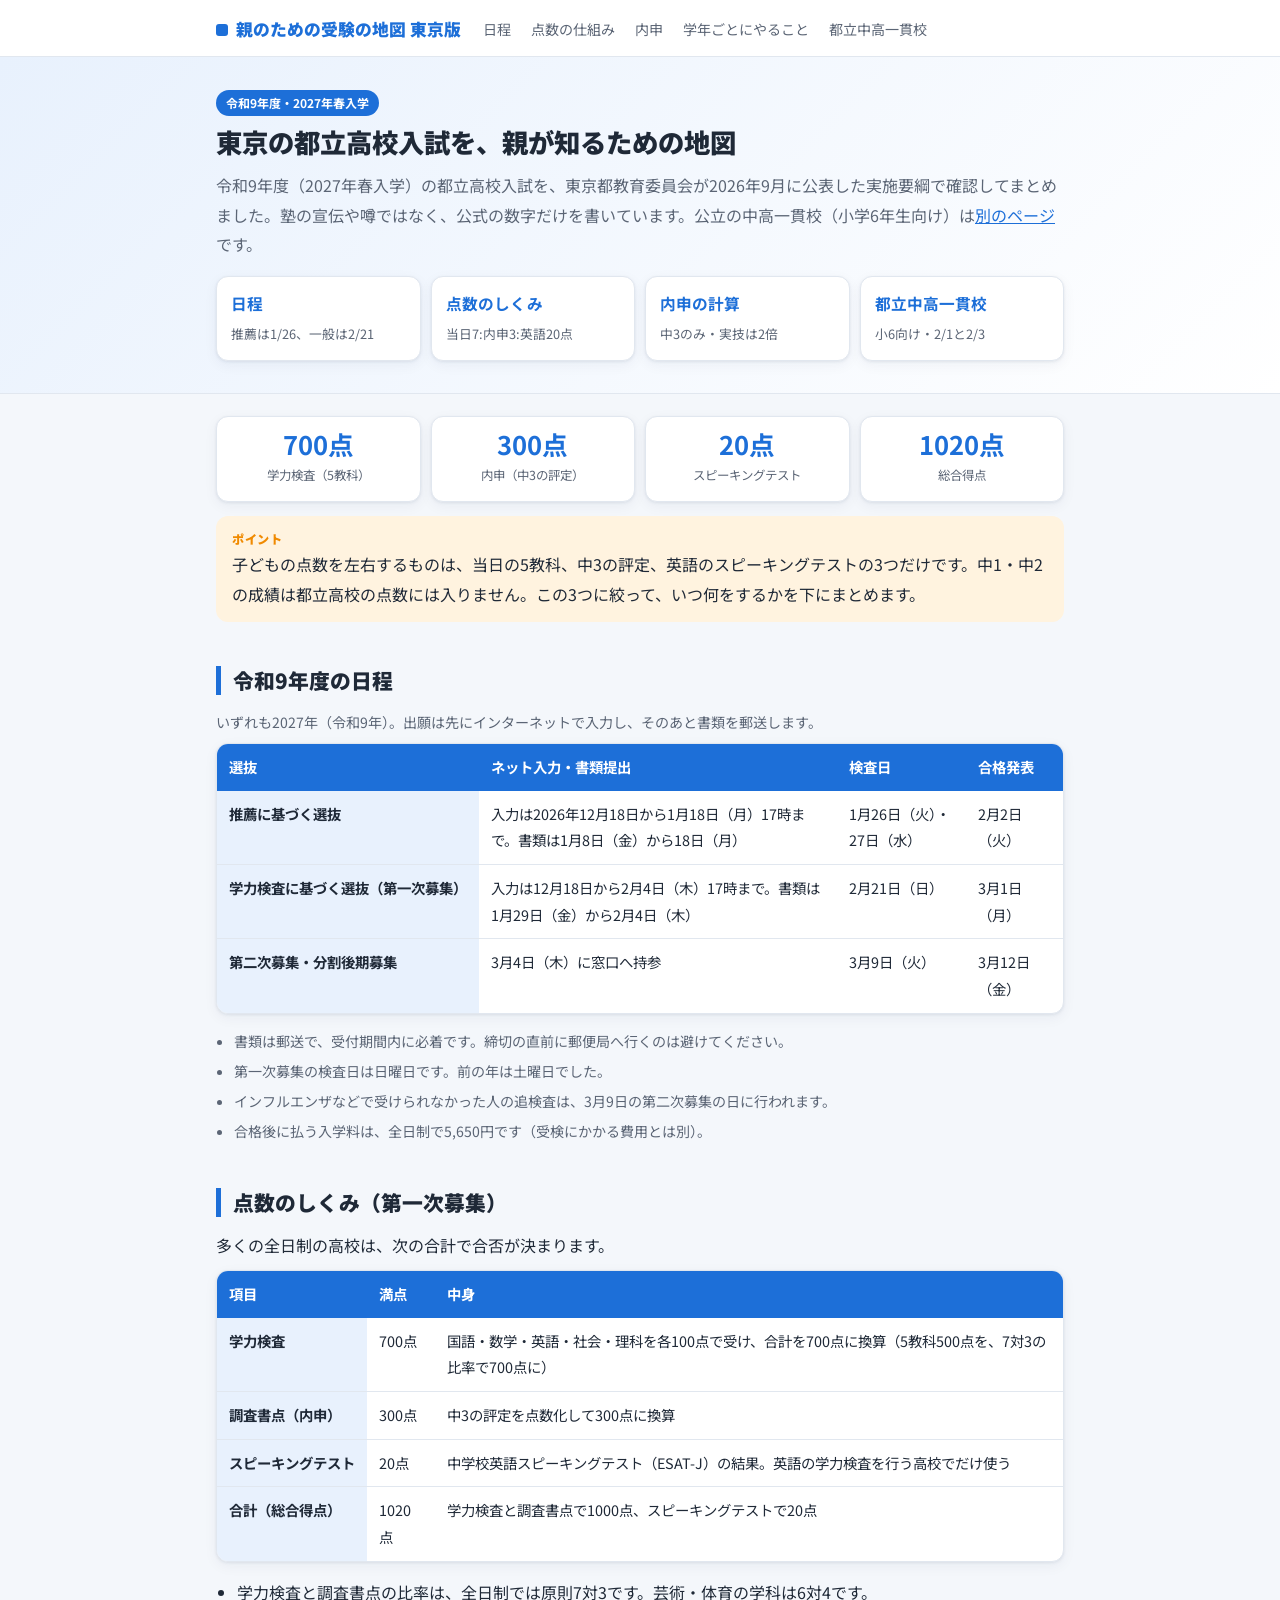
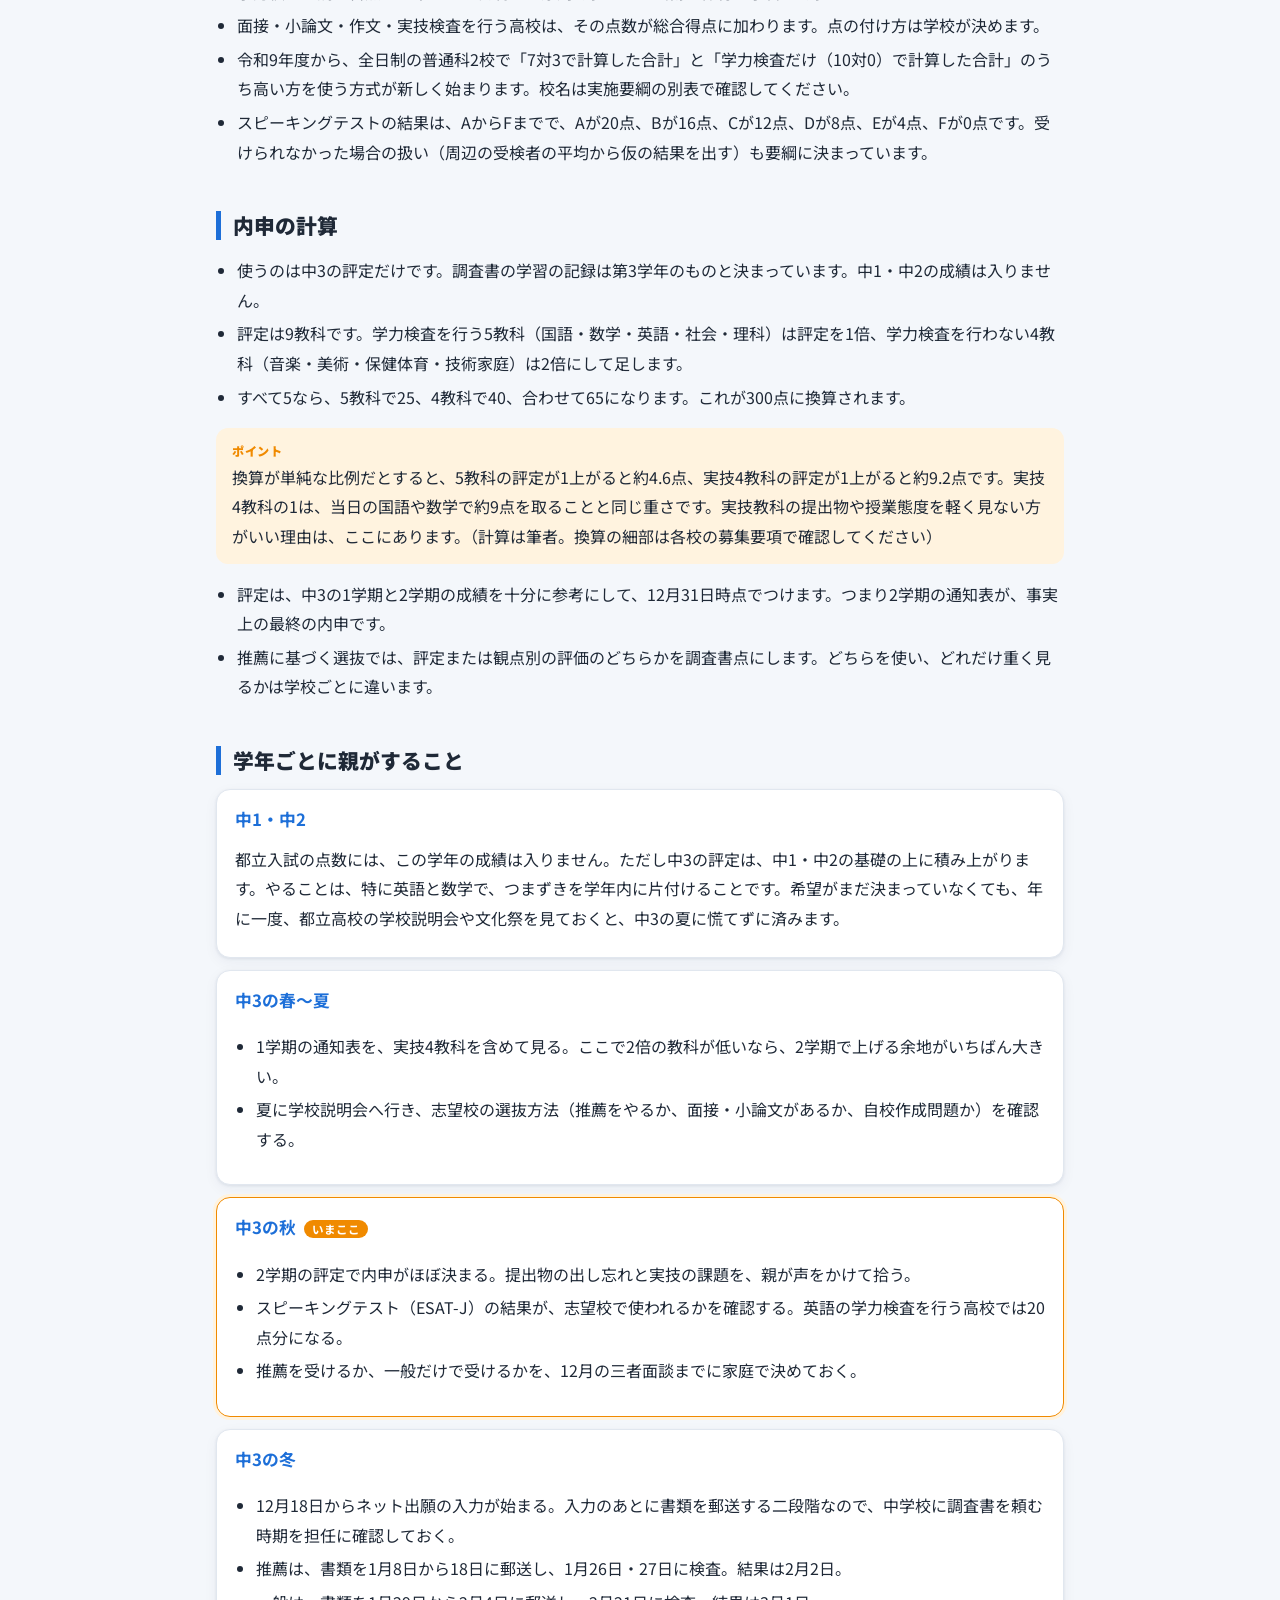
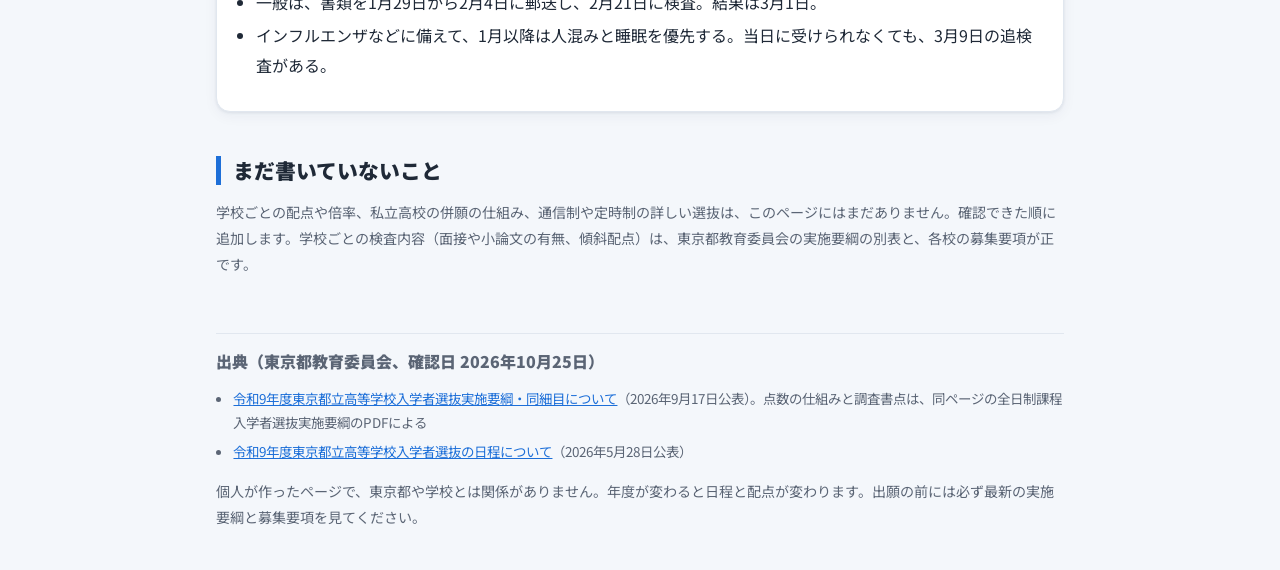
==== index.html @ 5e62423e "親のための受験の地図 東京版 初版 Co-Authored-By: Claude Sonnet 5.5 <noreply@anthropic.com>" ====
<!doctype html>
<html lang="ja">
<head>
<meta charset="utf-8">
<meta name="viewport" content="width=device-width, initial-scale=1">
<title>東京の都立高校入試を親が知るための地図｜令和9年度（2027年春）</title>
<meta name="description" content="都立高校入試の仕組みと日程を、東京都教育委員会の令和9年度実施要綱から整理。内申は中3の評定だけ、実技4教科は2倍、当日点と内申は7対3、スピーキングテストは20点。親が今から何をすればよいか。">
<link rel="icon" href="data:image/svg+xml,<svg xmlns=%22http://www.w3.org/2000/svg%22 viewBox=%220 0 100 100%22><text y=%22.9em%22 font-size=%2290%22>%F0%9F%97%BC</text></svg>">
<link rel="stylesheet" href="https://fonts.googleapis.com/css2?family=Noto+Sans+JP:wght@400;500;700;900&display=swap">
<link rel="stylesheet" href="assets/style.css">
<link rel="canonical" href="https://kaitoinoue0921.github.io/koko-juken-map/">
<meta name="theme-color" content="#2f6d8a">
<meta property="og:type" content="article">
<meta property="og:site_name" content="親のための受験の地図 東京版">
<meta property="og:locale" content="ja_JP">
<meta property="og:title" content="東京の都立高校入試を親が知るための地図（令和9年度）">
<meta property="og:url" content="https://kaitoinoue0921.github.io/koko-juken-map/">
<meta name="twitter:card" content="summary">
</head>
<body>
<header class="site-head"><div class="wrap">
  <a class="brand" href="index.html">親のための受験の地図 東京版</a>
  <nav class="nav">
    <a href="#schedule">日程</a>
    <a href="#score">点数の仕組み</a>
    <a href="#naishin">内申</a>
    <a href="#todo">学年ごとにやること</a>
    <a href="chugaku.html">都立中高一貫校</a>
  </nav>
</div></header>
<section class="hero"><div class="wrap"><span class="tag">令和9年度・2027年春入学</span>
<h1>東京の都立高校入試を、親が知るための地図</h1>
<p class="lead">令和9年度（2027年春入学）の都立高校入試を、東京都教育委員会が2026年9月に公表した実施要綱で確認してまとめました。塾の宣伝や噂ではなく、公式の数字だけを書いています。公立の中高一貫校（小学6年生向け）は<a href="chugaku.html">別のページ</a>です。</p>
<div class="tiles" style="margin-top:16px">
<a class="tile" href="#schedule"><b>日程</b><span>推薦は1/26、一般は2/21</span></a>
<a class="tile" href="#score"><b>点数のしくみ</b><span>当日7:内申3:英語20点</span></a>
<a class="tile" href="#naishin"><b>内申の計算</b><span>中3のみ・実技は2倍</span></a>
<a class="tile" href="chugaku.html"><b>都立中高一貫校</b><span>小6向け・2/1と2/3</span></a>
</div></div></section>
<main class="wrap">

<div class="stats"><div class="stat"><b>700点</b><span>学力検査（5教科）</span></div><div class="stat"><b>300点</b><span>内申（中3の評定）</span></div><div class="stat"><b>20点</b><span>スピーキングテスト</span></div><div class="stat"><b>1020点</b><span>総合得点</span></div></div>
<div class="judge">子どもの点数を左右するものは、当日の5教科、中3の評定、英語のスピーキングテストの3つだけです。中1・中2の成績は都立高校の点数には入りません。この3つに絞って、いつ何をするかを下にまとめます。</div>

<h2 id="schedule">令和9年度の日程</h2>
<p class="note">いずれも2027年（令和9年）。出願は先にインターネットで入力し、そのあと書類を郵送します。</p>
<div class="tscroll"><table class="t">
<thead><tr><th>選抜</th><th>ネット入力・書類提出</th><th>検査日</th><th>合格発表</th></tr></thead>
<tbody>
<tr><th>推薦に基づく選抜</th><td>入力は2026年12月18日から1月18日（月）17時まで。書類は1月8日（金）から18日（月）</td><td>1月26日（火）・27日（水）</td><td>2月2日（火）</td></tr>
<tr><th>学力検査に基づく選抜（第一次募集）</th><td>入力は12月18日から2月4日（木）17時まで。書類は1月29日（金）から2月4日（木）</td><td>2月21日（日）</td><td>3月1日（月）</td></tr>
<tr><th>第二次募集・分割後期募集</th><td>3月4日（木）に窓口へ持参</td><td>3月9日（火）</td><td>3月12日（金）</td></tr>
</tbody></table></div>
<ul class="note">
<li>書類は郵送で、受付期間内に必着です。締切の直前に郵便局へ行くのは避けてください。</li>
<li>第一次募集の検査日は日曜日です。前の年は土曜日でした。</li>
<li>インフルエンザなどで受けられなかった人の追検査は、3月9日の第二次募集の日に行われます。</li>
<li>合格後に払う入学料は、全日制で5,650円です（受検にかかる費用とは別）。</li>
</ul>

<h2 id="score">点数のしくみ（第一次募集）</h2>
<p>多くの全日制の高校は、次の合計で合否が決まります。</p>
<div class="tscroll"><table class="t">
<thead><tr><th>項目</th><th>満点</th><th>中身</th></tr></thead>
<tbody>
<tr><th>学力検査</th><td>700点</td><td>国語・数学・英語・社会・理科を各100点で受け、合計を700点に換算（5教科500点を、7対3の比率で700点に）</td></tr>
<tr><th>調査書点（内申）</th><td>300点</td><td>中3の評定を点数化して300点に換算</td></tr>
<tr><th>スピーキングテスト</th><td>20点</td><td>中学校英語スピーキングテスト（ESAT-J）の結果。英語の学力検査を行う高校でだけ使う</td></tr>
<tr><th>合計（総合得点）</th><td>1020点</td><td>学力検査と調査書点で1000点、スピーキングテストで20点</td></tr>
</tbody></table></div>
<ul>
<li>学力検査と調査書点の比率は、全日制では原則7対3です。芸術・体育の学科は6対4です。</li>
<li>面接・小論文・作文・実技検査を行う高校は、その点数が総合得点に加わります。点の付け方は学校が決めます。</li>
<li>令和9年度から、全日制の普通科2校で「7対3で計算した合計」と「学力検査だけ（10対0）で計算した合計」のうち高い方を使う方式が新しく始まります。校名は実施要綱の別表で確認してください。</li>
<li>スピーキングテストの結果は、AからFまでで、Aが20点、Bが16点、Cが12点、Dが8点、Eが4点、Fが0点です。受けられなかった場合の扱い（周辺の受検者の平均から仮の結果を出す）も要綱に決まっています。</li>
</ul>

<h2 id="naishin">内申の計算</h2>
<ul>
<li>使うのは中3の評定だけです。調査書の学習の記録は第3学年のものと決まっています。中1・中2の成績は入りません。</li>
<li>評定は9教科です。学力検査を行う5教科（国語・数学・英語・社会・理科）は評定を1倍、学力検査を行わない4教科（音楽・美術・保健体育・技術家庭）は2倍にして足します。</li>
<li>すべて5なら、5教科で25、4教科で40、合わせて65になります。これが300点に換算されます。</li>
</ul>
<div class="judge">換算が単純な比例だとすると、5教科の評定が1上がると約4.6点、実技4教科の評定が1上がると約9.2点です。実技4教科の1は、当日の国語や数学で約9点を取ることと同じ重さです。実技教科の提出物や授業態度を軽く見ない方がいい理由は、ここにあります。（計算は筆者。換算の細部は各校の募集要項で確認してください）</div>
<ul>
<li>評定は、中3の1学期と2学期の成績を十分に参考にして、12月31日時点でつけます。つまり2学期の通知表が、事実上の最終の内申です。</li>
<li>推薦に基づく選抜では、評定または観点別の評価のどちらかを調査書点にします。どちらを使い、どれだけ重く見るかは学校ごとに違います。</li>
</ul>

<h2 id="todo">学年ごとに親がすること</h2>
<div class="block"><h3>中1・中2</h3>
<p>都立入試の点数には、この学年の成績は入りません。ただし中3の評定は、中1・中2の基礎の上に積み上がります。やることは、特に英語と数学で、つまずきを学年内に片付けることです。希望がまだ決まっていなくても、年に一度、都立高校の学校説明会や文化祭を見ておくと、中3の夏に慌てずに済みます。</p></div>
<div class="block"><h3>中3の春〜夏</h3>
<ul>
<li>1学期の通知表を、実技4教科を含めて見る。ここで2倍の教科が低いなら、2学期で上げる余地がいちばん大きい。</li>
<li>夏に学校説明会へ行き、志望校の選抜方法（推薦をやるか、面接・小論文があるか、自校作成問題か）を確認する。</li>
</ul></div>
<div class="block now"><h3>中3の秋</h3>
<ul>
<li>2学期の評定で内申がほぼ決まる。提出物の出し忘れと実技の課題を、親が声をかけて拾う。</li>
<li>スピーキングテスト（ESAT-J）の結果が、志望校で使われるかを確認する。英語の学力検査を行う高校では20点分になる。</li>
<li>推薦を受けるか、一般だけで受けるかを、12月の三者面談までに家庭で決めておく。</li>
</ul></div>
<div class="block"><h3>中3の冬</h3>
<ul>
<li>12月18日からネット出願の入力が始まる。入力のあとに書類を郵送する二段階なので、中学校に調査書を頼む時期を担任に確認しておく。</li>
<li>推薦は、書類を1月8日から18日に郵送し、1月26日・27日に検査。結果は2月2日。</li>
<li>一般は、書類を1月29日から2月4日に郵送し、2月21日に検査。結果は3月1日。</li>
<li>インフルエンザなどに備えて、1月以降は人混みと睡眠を優先する。当日に受けられなくても、3月9日の追検査がある。</li>
</ul></div>

<h2 id="more">まだ書いていないこと</h2>
<p class="note">学校ごとの配点や倍率、私立高校の併願の仕組み、通信制や定時制の詳しい選抜は、このページにはまだありません。確認できた順に追加します。学校ごとの検査内容（面接や小論文の有無、傾斜配点）は、東京都教育委員会の実施要綱の別表と、各校の募集要項が正です。</p>

<footer>
<h2 class="more-head">出典（東京都教育委員会、確認日 2026年10月25日）</h2>
<ul class="src">
<li><a href="https://www.kyoiku.metro.tokyo.lg.jp/admission/high_school/exam/release20260917_r9yoko">令和9年度東京都立高等学校入学者選抜実施要綱・同細目について</a>（2026年9月17日公表）。点数の仕組みと調査書点は、同ページの全日制課程入学者選抜実施要綱のPDFによる</li>
<li><a href="https://www.kyoiku.metro.tokyo.lg.jp/information/press/2026/05/2026052805">令和9年度東京都立高等学校入学者選抜の日程について</a>（2026年5月28日公表）</li>
</ul>
<p class="note">個人が作ったページで、東京都や学校とは関係がありません。年度が変わると日程と配点が変わります。出願の前には必ず最新の実施要綱と募集要項を見てください。</p>
</footer>
</main>
</body>
</html>
---- assets/style.css ----
:root{
  --bg:#f4f7fb;--surface:#fff;--ink:#1f2937;--ink-soft:#5b6575;--rule:#e1e7ef;
  --primary:#1d6fd8;--primary-dark:#1556ab;--primary-soft:#e8f1fd;
  --accent:#f08a00;--accent-soft:#fff3df;--ok:#14935a;
  --shadow:0 1px 3px rgba(20,40,80,.08),0 4px 14px rgba(20,40,80,.05);
}
@media (prefers-color-scheme:dark){:root{
  --bg:#10151d;--surface:#18202b;--ink:#e8edf3;--ink-soft:#a3adbb;--rule:#2a3442;
  --primary:#6aaaf5;--primary-dark:#8ec0f8;--primary-soft:#1b2a3f;
  --accent:#ffb347;--accent-soft:#33291a;--ok:#4cc38a;--shadow:none}}
*{box-sizing:border-box}
html{scroll-behavior:smooth}
body{margin:0;background:var(--bg);color:var(--ink);font-family:"Noto Sans JP","Hiragino Sans","Yu Gothic",system-ui,sans-serif;line-height:1.85;font-size:16px}
a{color:var(--primary)}
.wrap{max-width:880px;margin:0 auto;padding:0 16px}

.site-head{position:sticky;top:0;z-index:10;background:var(--surface);border-bottom:1px solid var(--rule)}
.site-head .wrap{display:flex;flex-wrap:wrap;align-items:center;gap:2px 20px;padding-top:10px;padding-bottom:6px}
.brand{font-weight:900;font-size:1.05rem;color:var(--primary);text-decoration:none;display:flex;align-items:center;gap:8px}
.brand::before{content:"";width:12px;height:12px;border-radius:3px;background:var(--primary);display:inline-block}
.nav{display:flex;flex-wrap:nowrap;overflow-x:auto;gap:4px 16px;font-size:.88rem;-webkit-overflow-scrolling:touch}
.nav a{color:var(--ink-soft);text-decoration:none;padding:6px 2px;white-space:nowrap;border-bottom:2px solid transparent}
.nav a:hover{color:var(--primary);border-bottom-color:var(--primary)}

.hero{background:linear-gradient(135deg,var(--primary-soft),var(--surface));border-bottom:1px solid var(--rule);padding:30px 0 26px;margin-bottom:22px}
.hero .tag{display:inline-block;background:var(--primary);color:#fff;font-size:.75rem;font-weight:700;padding:2px 10px;border-radius:99px;margin-bottom:8px}
h1{font-size:1.65rem;font-weight:900;line-height:1.4;margin:0 0 10px}
.lead{color:var(--ink-soft);margin:0}
h2{font-size:1.3rem;font-weight:900;margin:44px 0 14px;padding-left:12px;border-left:5px solid var(--primary);line-height:1.4;scroll-margin-top:70px}
h3{font-size:1.05rem;margin:0 0 6px}
p{margin:.6em 0}
.note{font-size:.88rem;color:var(--ink-soft)}
ul{padding-left:1.3em}
li{margin:4px 0}

.tiles{display:grid;grid-template-columns:repeat(auto-fit,minmax(150px,1fr));gap:10px;margin:0 0 6px}
.tile{display:block;background:var(--surface);border:1px solid var(--rule);border-radius:12px;padding:12px 14px;text-decoration:none;color:var(--ink);box-shadow:var(--shadow)}
.tile b{display:block;color:var(--primary);font-size:.98rem}
.tile span{font-size:.8rem;color:var(--ink-soft)}
.tile:hover{border-color:var(--primary)}

.stats{display:grid;grid-template-columns:repeat(auto-fit,minmax(120px,1fr));gap:10px;margin:14px 0}
.stat{background:var(--surface);border:1px solid var(--rule);border-radius:12px;padding:12px 10px;text-align:center;box-shadow:var(--shadow)}
.stat b{display:block;font-size:1.6rem;color:var(--primary);line-height:1.2}
.stat span{font-size:.78rem;color:var(--ink-soft)}

.block{background:var(--surface);border:1px solid var(--rule);border-radius:14px;padding:14px 18px;margin:12px 0;box-shadow:var(--shadow)}
.block h3{color:var(--primary)}
.block.now{border-color:var(--accent);box-shadow:0 0 0 3px var(--accent-soft)}
.block.now h3::after{content:"いまここ";margin-left:8px;font-size:.72rem;background:var(--accent);color:#fff;padding:1px 8px;border-radius:99px;vertical-align:middle}
.judge{background:var(--accent-soft);border-radius:12px;padding:12px 16px;margin:14px 0}
.judge::before{content:"ポイント";display:block;font-size:.76rem;font-weight:900;color:var(--accent);letter-spacing:.06em}

.tscroll{overflow-x:auto;border-radius:12px;border:1px solid var(--rule);background:var(--surface);box-shadow:var(--shadow)}
table.t{border-collapse:collapse;width:100%;font-size:.9rem;min-width:600px}
table.t th,table.t td{padding:10px 12px;text-align:left;vertical-align:top;border-bottom:1px solid var(--rule)}
table.t thead th{background:var(--primary);color:#fff;white-space:nowrap}
table.t tbody th{background:var(--primary-soft);white-space:nowrap}
table.t tr:last-child th,table.t tr:last-child td{border-bottom:none}

footer{margin:56px 0 40px;padding-top:16px;border-top:1px solid var(--rule)}
h2.more-head{border:none;padding:0;font-size:1rem;color:var(--ink-soft);margin:0 0 6px}
.src{font-size:.84rem;color:var(--ink-soft);word-break:break-all}
@media(max-width:560px){h1{font-size:1.4rem}.wrap{padding:0 14px}}
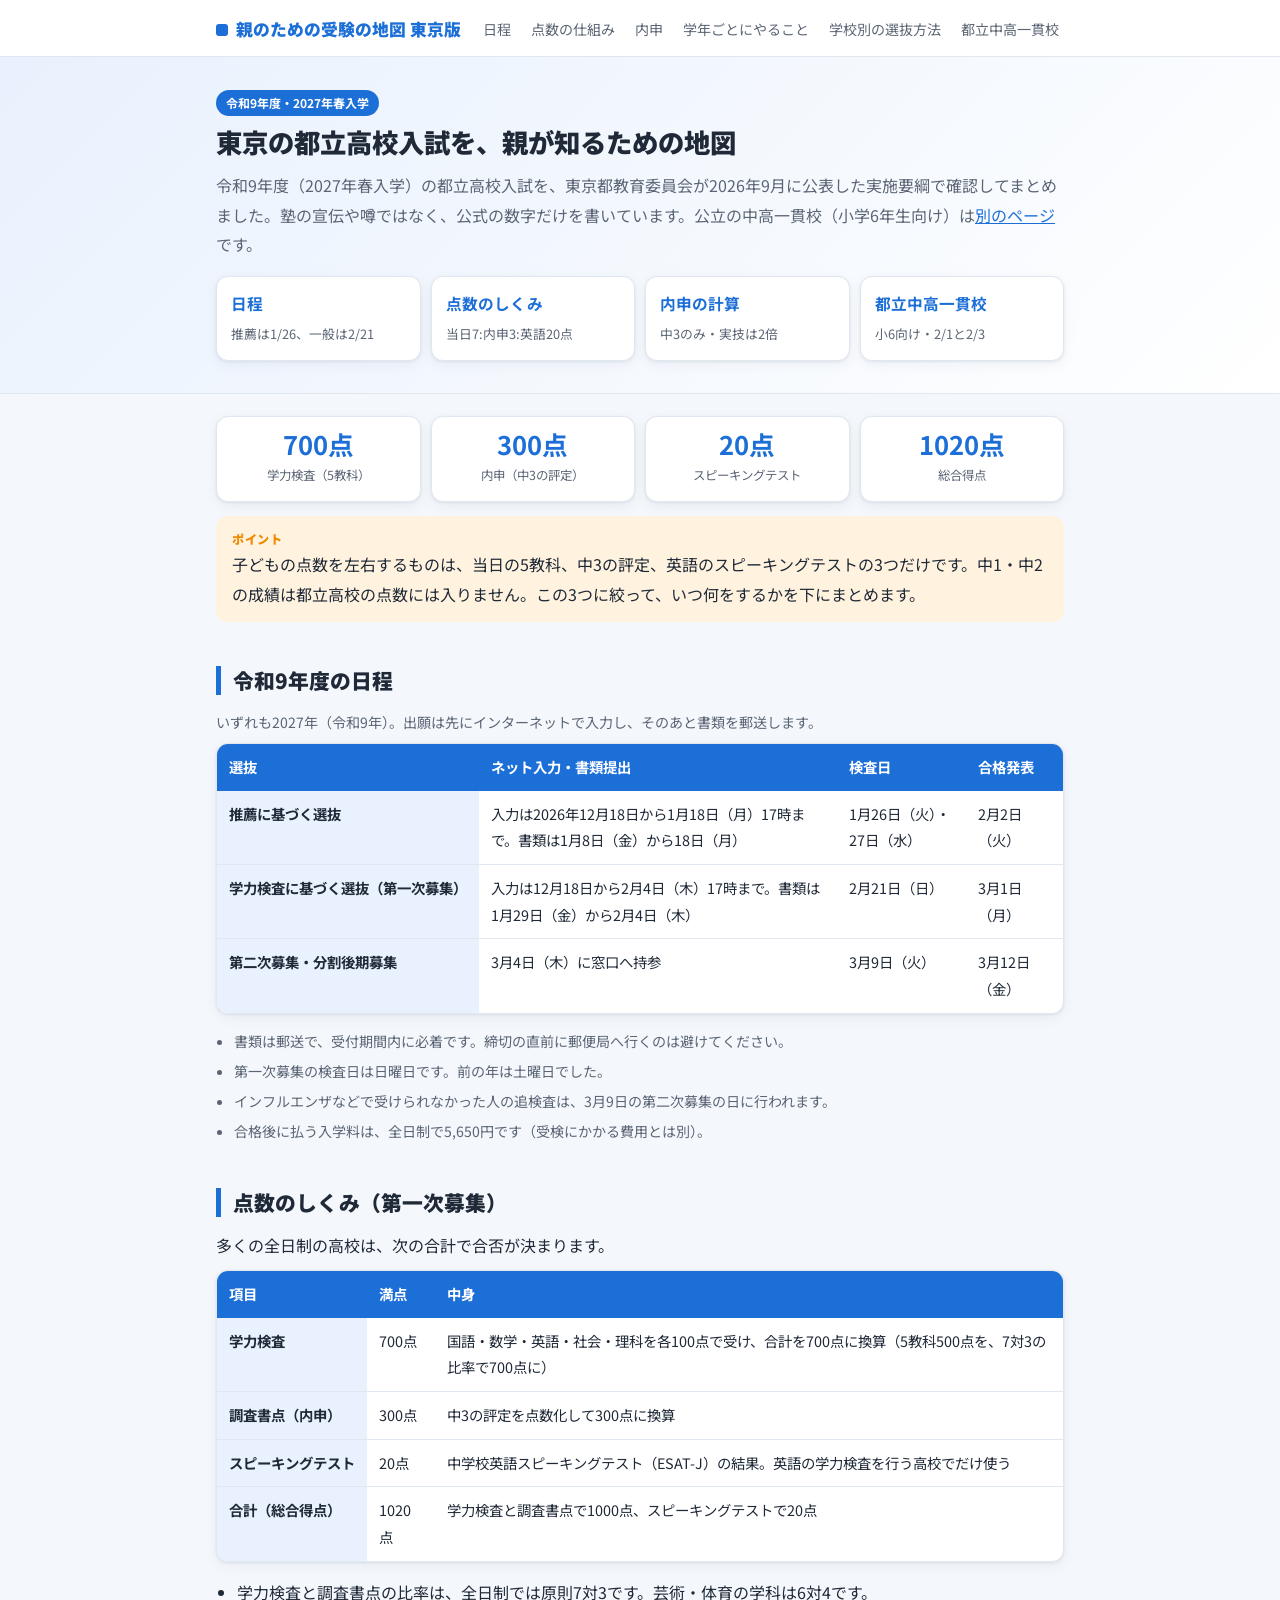
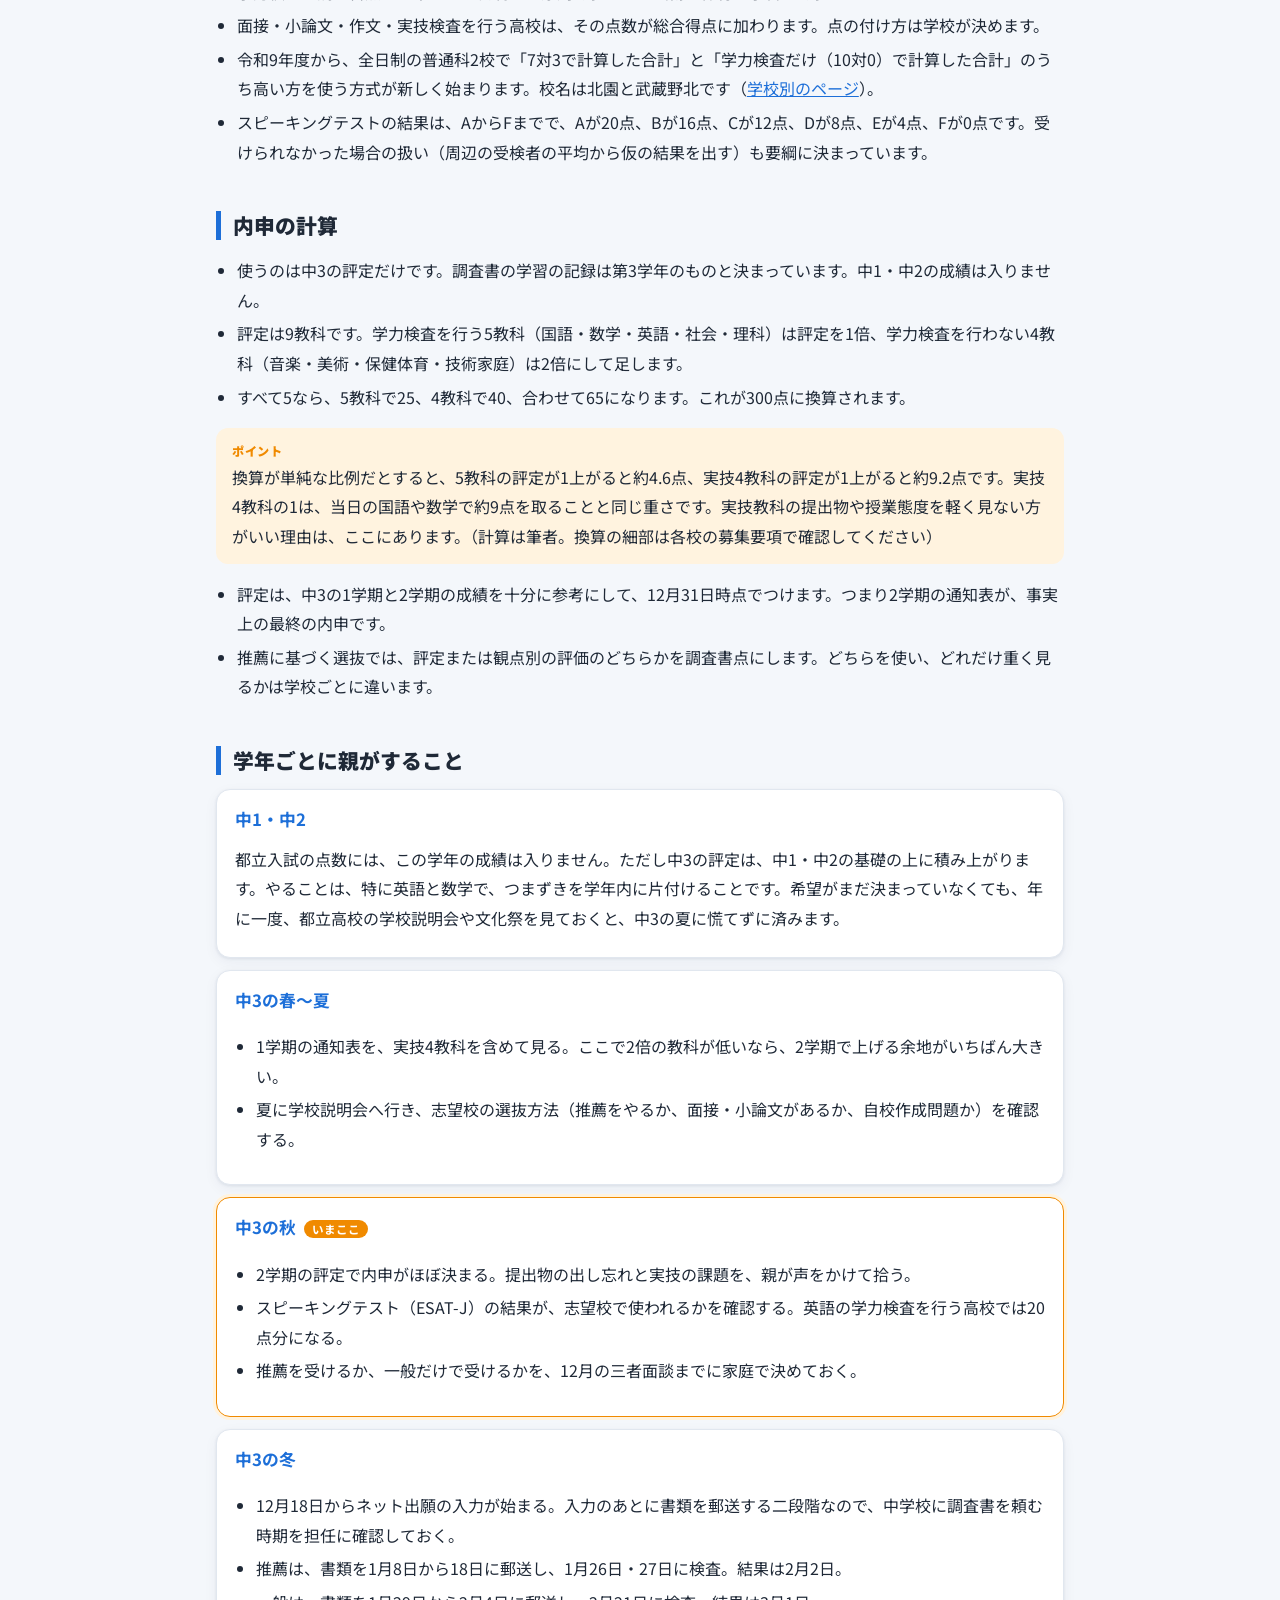
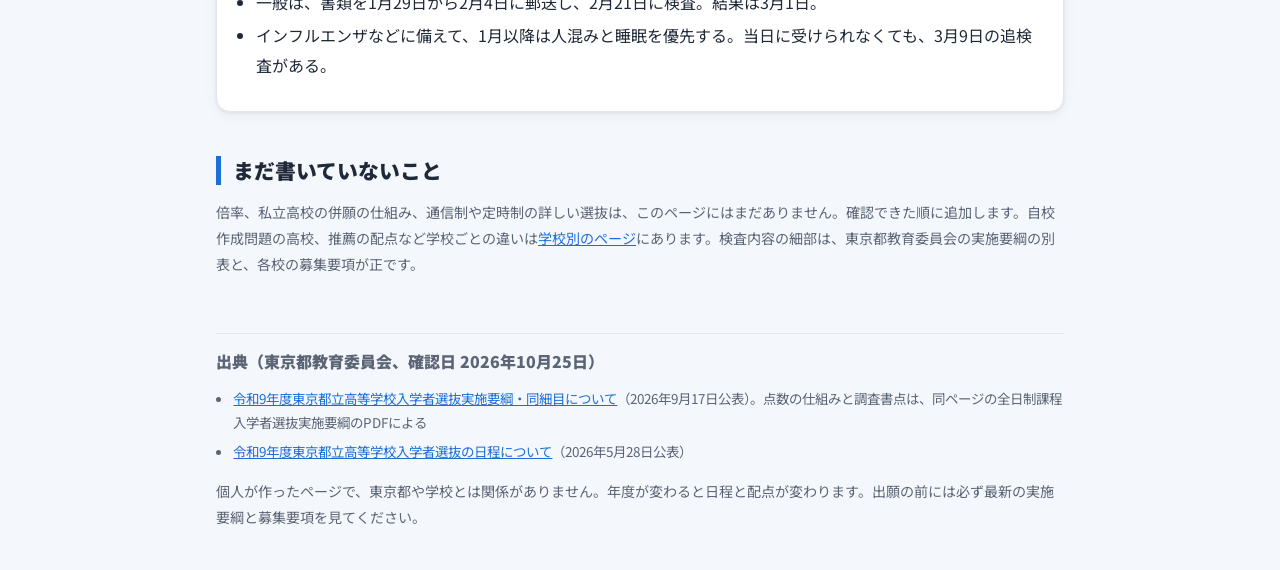
==== commit b0a93b5a: "学校別の選抜方法ページを追加（自校作成校・10対0方式・推薦の配点） Co-Authored-By: Claude Sonnet 5.5 <noreply@anthropic.com>" ====
--- a/index.html
+++ b/index.html
@@ -25,6 +25,7 @@
     <a href="#score">点数の仕組み</a>
     <a href="#naishin">内申</a>
     <a href="#todo">学年ごとにやること</a>
+    <a href="schools.html">学校別の選抜方法</a>
     <a href="chugaku.html">都立中高一貫校</a>
   </nav>
 </div></header>
@@ -71,7 +72,7 @@
 <ul>
 <li>学力検査と調査書点の比率は、全日制では原則7対3です。芸術・体育の学科は6対4です。</li>
 <li>面接・小論文・作文・実技検査を行う高校は、その点数が総合得点に加わります。点の付け方は学校が決めます。</li>
-<li>令和9年度から、全日制の普通科2校で「7対3で計算した合計」と「学力検査だけ（10対0）で計算した合計」のうち高い方を使う方式が新しく始まります。校名は実施要綱の別表で確認してください。</li>
+<li>令和9年度から、全日制の普通科2校で「7対3で計算した合計」と「学力検査だけ（10対0）で計算した合計」のうち高い方を使う方式が新しく始まります。校名は北園と武蔵野北です（<a href="schools.html#ten">学校別のページ</a>）。</li>
 <li>スピーキングテストの結果は、AからFまでで、Aが20点、Bが16点、Cが12点、Dが8点、Eが4点、Fが0点です。受けられなかった場合の扱い（周辺の受検者の平均から仮の結果を出す）も要綱に決まっています。</li>
 </ul>
 
@@ -110,7 +111,7 @@
 </ul></div>
 
 <h2 id="more">まだ書いていないこと</h2>
-<p class="note">学校ごとの配点や倍率、私立高校の併願の仕組み、通信制や定時制の詳しい選抜は、このページにはまだありません。確認できた順に追加します。学校ごとの検査内容（面接や小論文の有無、傾斜配点）は、東京都教育委員会の実施要綱の別表と、各校の募集要項が正です。</p>
+<p class="note">倍率、私立高校の併願の仕組み、通信制や定時制の詳しい選抜は、このページにはまだありません。確認できた順に追加します。自校作成問題の高校、推薦の配点など学校ごとの違いは<a href="schools.html">学校別のページ</a>にあります。検査内容の細部は、東京都教育委員会の実施要綱の別表と、各校の募集要項が正です。</p>
 
 <footer>
 <h2 class="more-head">出典（東京都教育委員会、確認日 2026年10月25日）</h2>
